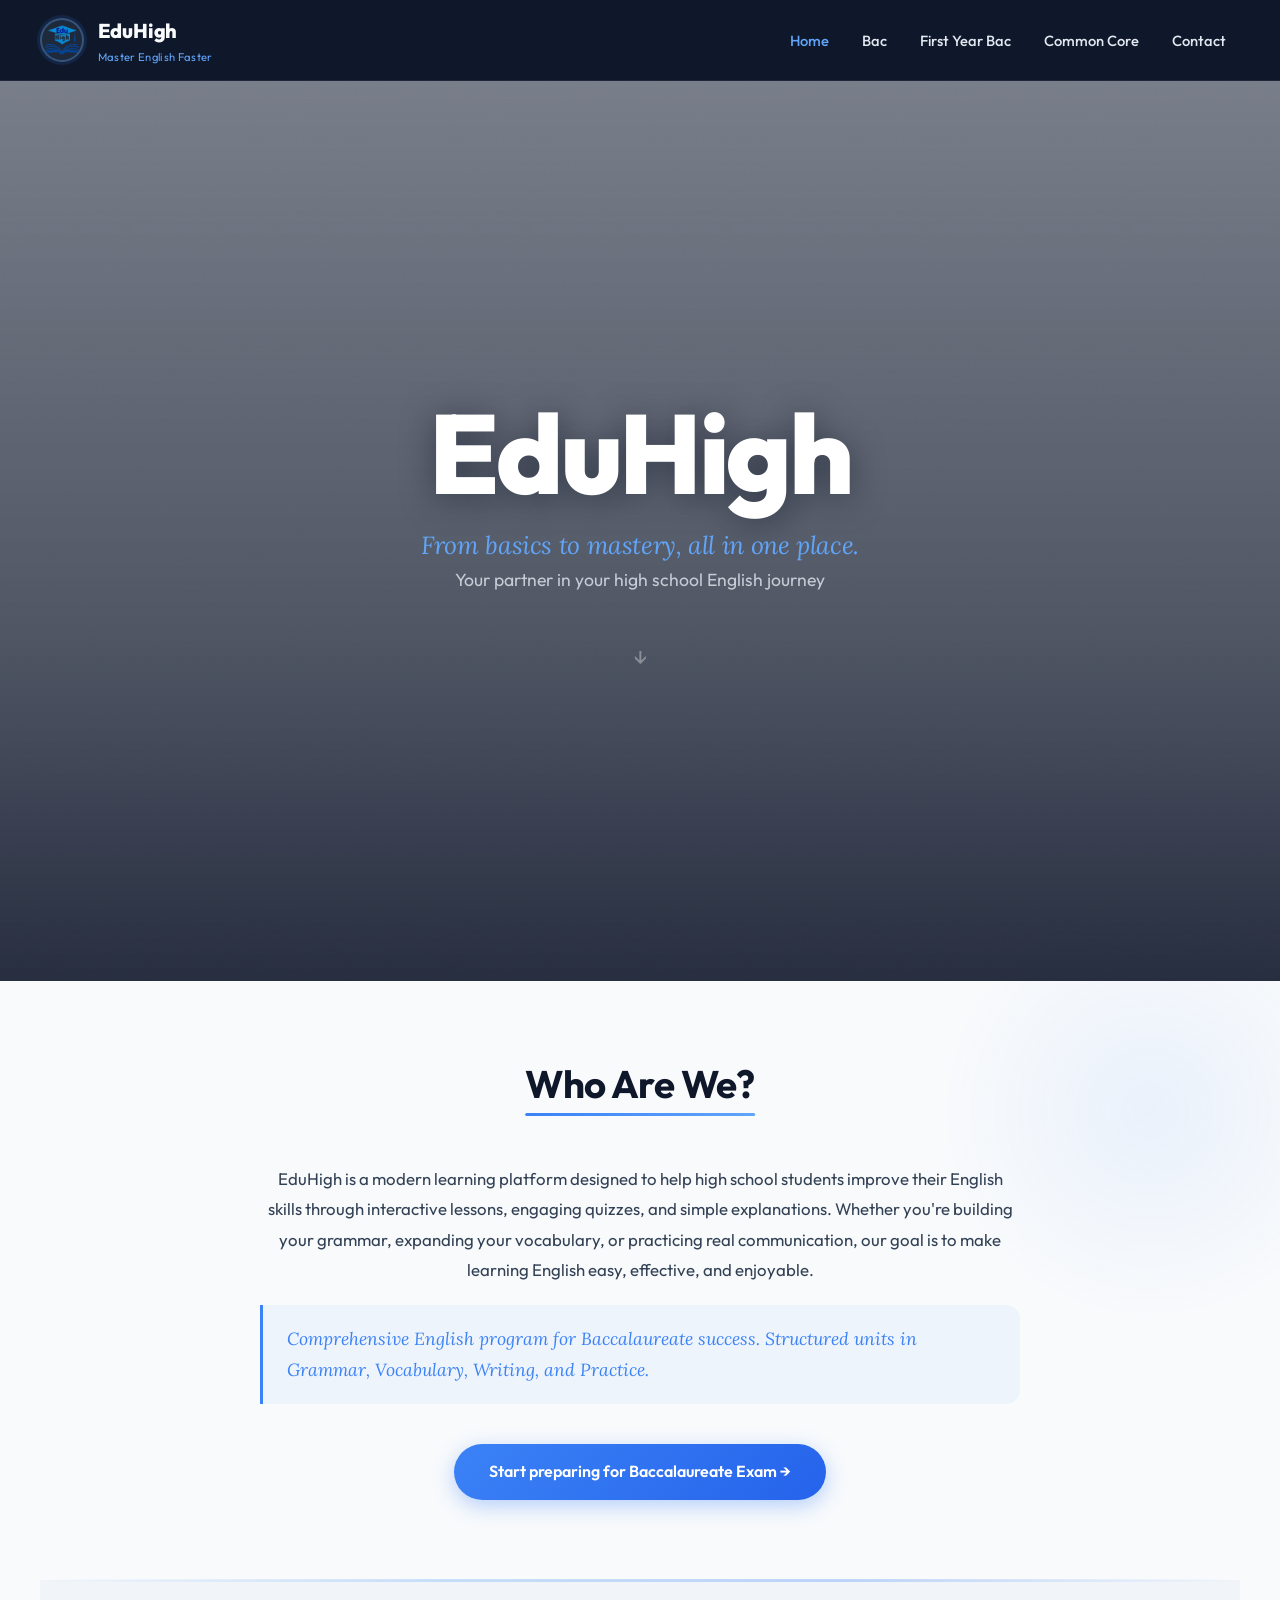
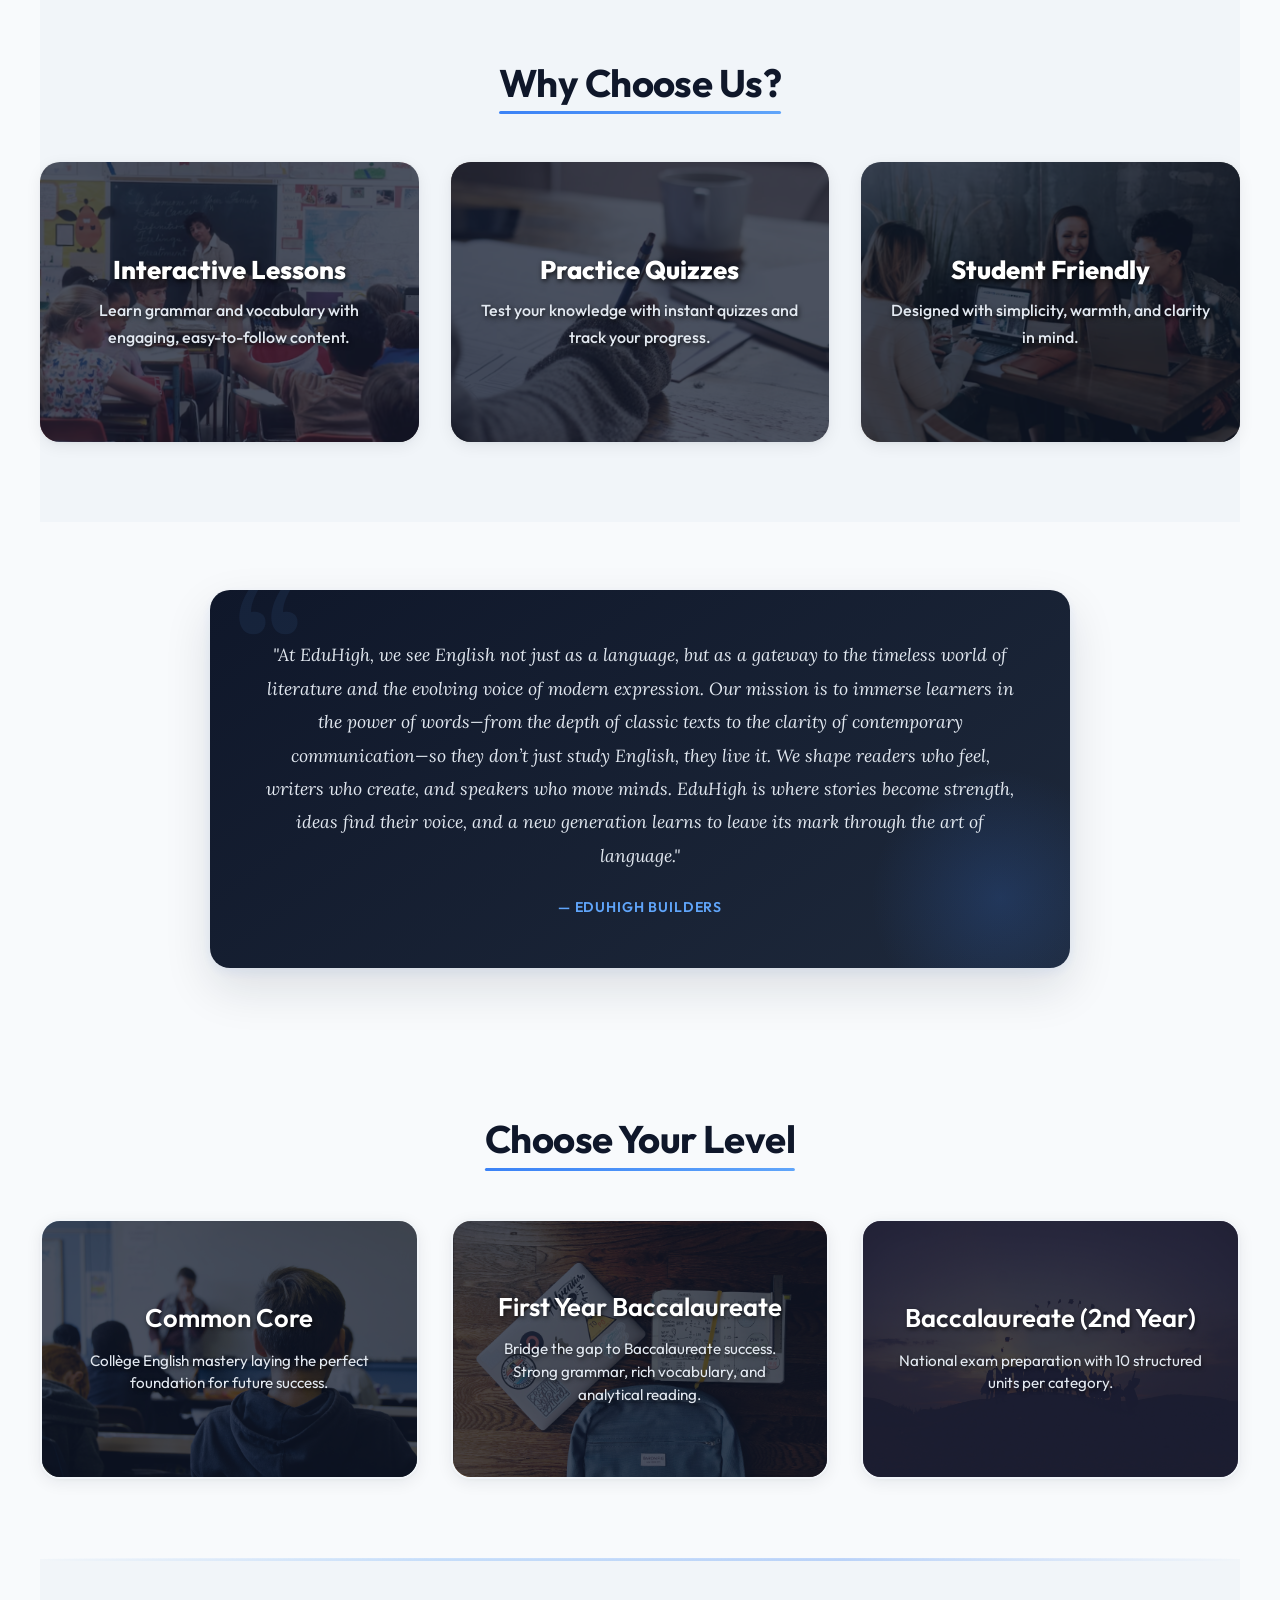
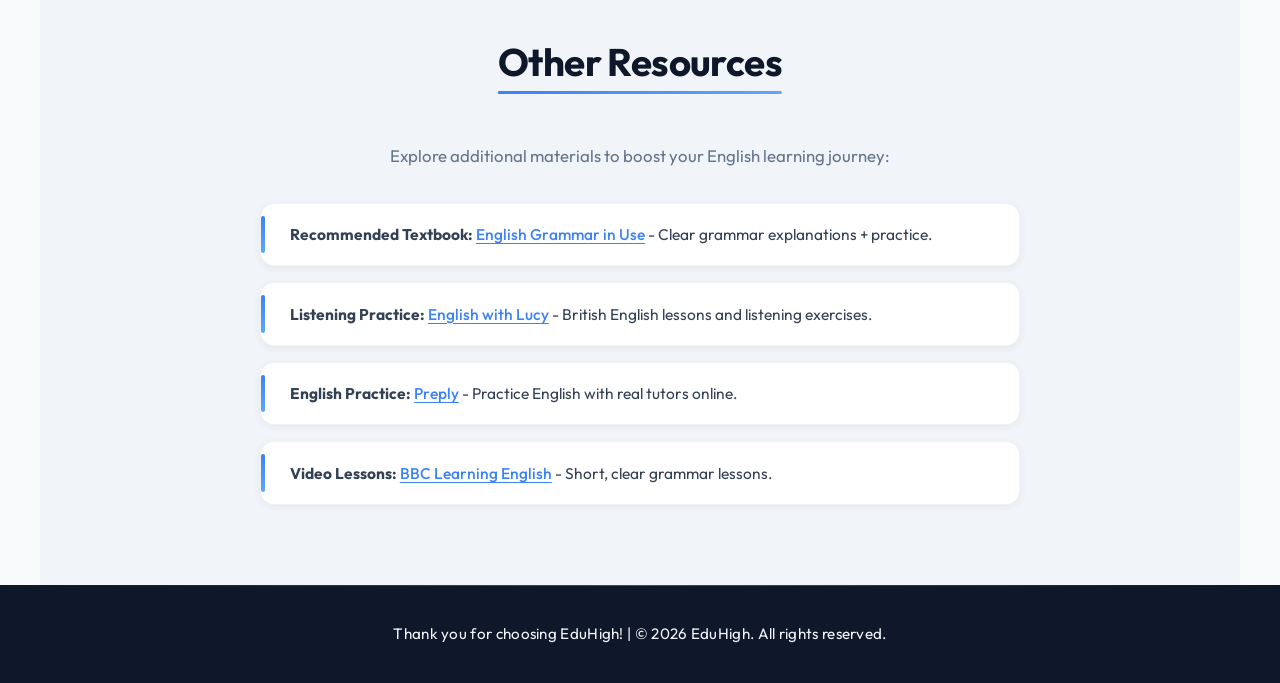
==== index.html @ 2b8837a0 "Pushing cleaned version" ====
<!DOCTYPE html>
<html lang="en">
    <head>
        <meta charset="UTF-8">
        <meta name="viewport" content="width=device-width, initial-scale=1.0">
        <link rel="icon" type="image/jpeg" sizes="32x32" href="EduHigh_Logo-removebg-preview.png">
        <title>EduHigh | Your Path to English Fluency</title>
        <meta name="description" content="Modern educational platform for Moroccan high school students - Bac, first Bac, 7th Grade English mastery.">
        <meta name="keywords" content="english learning, learn english online, english for high school students, esl platform, english grammar, vocabulary builder, english exercises, english quizzes, learn english free, online english courses, english lessons for beginners, intermediate english, advanced english, english speaking practice, english writing skills, english reading comprehension, english listening practice, study english online, english education platform, interactive english learning, english for students, improve english skills, english practice website, grammar exercises, vocabulary exercises" >
        <link rel="stylesheet" href="style.css">
    </head>
    <body>
        <header>
            <nav>
                <div class="brand">
                    <div class="brand-icon">
                        <img src="EduHigh_Logo-removebg-preview.png" alt="EduHigh Logo">
                    </div>
                    <div class="brand-text">
                        <div class="brand-name">EduHigh</div>
                        <div class="brand-tagline">Master English Faster</div>
                    </div>
                </div>
                <button id="menu-icon" class="menu-icon">☰</button>
                <div id="nav-links" class="nav-links">
                    <a href="index.html">Home</a>
                    <a href="bac.html">Bac</a>
                    <a href="first-bac.html">First Year Bac</a>
                    <a href="common-core.html">Common Core</a>
                    <a href="contact.html">Contact</a>
                </div>
            </nav>
        </header>
        <main>
            <section class="hero">
                <video autoplay muted loop class="bg-video">
                    <source src="159029-818026300_medium.mp4" type="video/mp4">
                </video>
                <div class="hero-content">
                    <h1>EduHigh</h1>
                    <h2>From basics to mastery, all in one place.</h2>
                    <h3>Your partner in your high school English journey</h3>
                </div>
            </section>
            <section id="presentation" class="container">
                <div class="section-header">
                    <h2>Who Are We?</h2>
                </div>
                <div class="presentation-text">
                    <p>EduHigh is a modern learning platform designed to help high school students improve their English skills through interactive lessons, engaging quizzes, and simple explanations. Whether you're building your grammar, expanding your vocabulary, or practicing real communication, our goal is to make learning English easy, effective, and enjoyable.</p>
                    <p class="highlight-text">Comprehensive English program for Baccalaureate success. Structured units in Grammar, Vocabulary, Writing, and Practice.</p>
                </div>
                <div class="cta-container">
                    <a href="bac.html" class="cta-button">Start preparing for Baccalaureate Exam &rarr;</a>
                </div>
            </section>
            <section id="features" class="container bg-light">
                <div class="section-header">
                    <h2>Why Choose Us?</h2>
                </div>
                <div class="grid-3">
                    <div class="card feature-card feature-bg-1">
                        <h3>Interactive Lessons</h3>
                        <p>Learn grammar and vocabulary with engaging, easy-to-follow content.</p>
                    </div>
                    <div class="card feature-card feature-bg-2">
                        <h3>Practice Quizzes</h3>
                        <p>Test your knowledge with instant quizzes and track your progress.</p>
                    </div>
                    <div class="card feature-card feature-bg-3">
                        <h3>Student Friendly</h3>
                        <p>Designed with simplicity, warmth, and clarity in mind.</p>
                    </div>
                </div>
            </section>
            <section id="quote-section" class="container">
                <div class="quote-box">
                    <p class="quote-text">"At EduHigh, we see English not just as a language, but as a gateway to the timeless world of literature and the evolving voice of modern expression. Our mission is to immerse learners in the power of words—from the depth of classic texts to the clarity of contemporary communication—so they don’t just study English, they live it. We shape readers who feel, writers who create, and speakers who move minds. EduHigh is where stories become strength, ideas find their voice, and a new generation learns to leave its mark through the art of language."</p>
                    <p class="quote-author">— EduHigh Builders</p>
                </div>
            </section>
            <section id="levels" class="container">
                <div class="section-header">
                    <h2>Choose Your Level</h2>
                </div>
                <div class="grid-3">
                <a href="common-core.html" class="card level-card level-bg-3"><h3>Common Core</h3>
                    <p>Collège English mastery laying the perfect foundation for future success.</p>
                </a>
                <a href="first-bac.html" class="card level-card level-bg-2"><h3>First Year Baccalaureate</h3>
                    <p>Bridge the gap to Baccalaureate success. Strong grammar, rich vocabulary, and analytical reading.</p>
                </a>
                <a href="bac.html" class="card level-card level-bg-1"><h3>Baccalaureate (2nd Year)</h3>
                        <p>National exam preparation with 10 structured units per category.</p>
                </a>
                </div>
            </section>
            <section id="resources" class="container bg-light">
                <div class="section-header">
                    <h2>Other Resources</h2>
                </div>
                <div class="resources-content">
                    <p class="resources-intro">Explore additional materials to boost your English learning journey:</p>
                    <ul class="resource-list">
                        <li><strong>Recommended Textbook:</strong> <a href="Other resources/235_7-English-Grammar-in-Use.-Murphy-R.-2019-5th-394p-_copy.pdf" target="_blank" rel="noopener">English Grammar in Use</a> - Clear grammar explanations + practice.</li>
                        <li><strong>Listening Practice:</strong> <a href="https://www.youtube.com/@EnglishwithLucy" target="_blank" rel="noopener">English with Lucy</a> - British English lessons and listening exercises.</li>
                        <li><strong>English Practice:</strong> <a href="https://preply.com" target="_blank" rel="noopener noreferrer">Preply</a> - Practice English with real tutors online.</li>
                        <li><strong>Video Lessons:</strong> <a href="https://www.youtube.com/@bbclearningenglish" target="_blank" rel="noopener">BBC Learning English</a> - Short, clear grammar lessons.</li>
                    </ul>
                </div>
            </section>
        </main>
        <footer>
            <p>Thank you for choosing EduHigh! | &copy; 2026 EduHigh. All rights reserved.</p>
        </footer>
        <script>
            (function() {
                const video = document.querySelector('.bg-video');
                if (video) {
                video.play().catch(e => {
                    console.log("Autoplay handling:", e);
                    video.muted = true;
                    video.play();
                });
                }
            })();
            const menuIcon = document.getElementById('menu-icon');
            const navLinks = document.getElementById('nav-links');
            menuIcon.addEventListener('click', () => {
                navLinks.classList.toggle('active');
            });
        </script>
    </body>
</html>
---- style.css ----
@import url('https://fonts.googleapis.com/css2?family=Outfit:wght@300;400;500;600;700;800&family=Lora:ital,wght@0,400;0,600;1,400&display=swap');

:root {
  --navy:        #0f172a;
  --navy-light:  #1e293b;
  --navy-blue:   #3b82f6;
  --accent-blue: #60a5fa;
  --soft-white:  #f8fafc;
  --text-light:  #e2e8f0;
  --text-dark:   #334155;
  --bg-gray:     #f1f5f9;

  --shadow-sm:   0 2px 8px rgba(15, 23, 42, 0.06);
  --shadow-md:   0 8px 24px rgba(15, 23, 42, 0.09),
                 0 2px 6px  rgba(59, 130, 246, 0.05);
  --shadow-lg:   0 20px 48px rgba(15, 23, 42, 0.12),
                 0 4px 12px rgba(59, 130, 246, 0.08);
  --shadow-card: 0 4px 16px rgba(15, 23, 42, 0.07),
                 0 1px 4px  rgba(15, 23, 42, 0.04);

  --radius-sm:   8px;
  --radius-md:   14px;
  --radius-lg:   20px;
  --radius-pill: 999px;

  --ease-out:    cubic-bezier(0.22, 1, 0.36, 1);
  --ease-bounce: cubic-bezier(0.34, 1.56, 0.64, 1);
  --transition:  0.35s var(--ease-out);

  --font-body:    'Outfit', sans-serif;
  --font-accent:  'Lora', serif;

  --max-width: 1200px;
  --section-gap: 5rem;
}

*, *::before, *::after {
  box-sizing: border-box;
  margin: 0;
  padding: 0;
}

html {
  scroll-behavior: smooth;
  font-size: 16px;
}

body {
  font-family: var(--font-body);
  color: var(--text-dark);
  background-color: var(--soft-white);
  line-height: 1.7;
  -webkit-font-smoothing: antialiased;
  overflow-x: hidden;
}

img, video {
  display: block;
  max-width: 100%;
}

a {
  color: inherit;
  text-decoration: none;
}

ul {
  list-style: none;
}

h1, h2, h3, h4 {
  font-family: var(--font-body);
  font-weight: 700;
  line-height: 1.2;
  color: var(--navy);
}

h1 { font-size: clamp(2.4rem, 5vw, 4rem);   letter-spacing: -0.02em; }
h2 { font-size: clamp(1.7rem, 3vw, 2.4rem); letter-spacing: -0.015em; }
h3 { font-size: 1.2rem; font-weight: 600; }

p  { font-size: 1rem; color: var(--text-dark); }

.container {
  width: min(var(--max-width), 94%);
  margin-inline: auto;
  padding-block: var(--section-gap);
}

.grid-3 {
  display: grid;
  grid-template-columns: repeat(auto-fit, minmax(300px, 1fr));
  gap: 2rem;
}

.section-header {
  text-align: center;
  margin-bottom: 3rem;
}

.section-header h2 {
  display: inline-block;
  position: relative;
  padding-bottom: 0.55rem;
}

.section-header h2::after {
  content: '';
  position: absolute;
  bottom: 0; left: 50%; transform: translateX(-50%);
  width: 100%; height: 3.5px;
  border-radius: var(--radius-pill);
  background: linear-gradient(90deg, var(--navy-blue), var(--accent-blue));
}

header {
  position: sticky;
  top: 0;
  z-index: 100;
  background-color: var(--navy);
  border-bottom: 1px solid rgba(255, 255, 255, 0.07);
  -webkit-backdrop-filter: blur(14px);
  backdrop-filter: blur(14px);
}

nav {
  width: min(var(--max-width), 94%);
  margin-inline: auto;
  display: flex;
  align-items: center;
  justify-content: space-between;
  padding-block: 0.85rem;
  gap: 1.5rem;
  background-color: var(--navy);
}

.brand {
  display: flex;
  align-items: center;
  gap: 0.85rem;
  flex-shrink: 0;
}

.brand-icon {
  width: 44px;
  height: 44px;
  border-radius: 50%;
  overflow: hidden;
  flex-shrink: 0;
  background: var(--navy-light);
  border: 2px solid rgba(96, 165, 250, 0.35);
  box-shadow: 0 0 0 3px rgba(59, 130, 246, 0.12);
}

.brand-icon img {
  width: 100%;
  height: 100%;
  object-fit: cover;
  display: block;
}

.brand-name {
  font-family: var(--font-body);
  font-weight: 800;
  font-size: 1.25rem;
  color: var(--soft-white);
  letter-spacing: -0.01em;
}

.brand-tagline {
  font-size: 0.7rem;
  font-weight: 400;
  color: var(--accent-blue);
  letter-spacing: 0.03em;
}

.nav-links {
  display: flex;
  align-items: center;
  gap: 0.25rem;
}

.nav-links a {
  font-size: 0.92rem;
  font-weight: 500;
  color: var(--text-light);
  padding: 0.45rem 0.9rem;
  border-radius: var(--radius-pill);
  transition: background var(--transition), color var(--transition);
}

.nav-links a:hover {
  background: rgba(96, 165, 250, 0.14);
  color: #fff;
}

.nav-links a:first-child {
  color: var(--accent-blue);
}

.menu-icon {
  display: none;
  background: transparent;
  border: none;
  color: var(--soft-white);
  font-size: 1.5rem;
  cursor: pointer;
  padding: 0.3rem 0.5rem;
  border-radius: var(--radius-sm);
  transition: background var(--transition);
}

.menu-icon:hover {
  background: rgba(96, 165, 250, 0.14);
}

.hero {
  position: relative;
  height: 100svh;
  min-height: 580px;
  display: flex;
  align-items: center;
  justify-content: center;
  overflow: hidden;
}

.bg-video {
  position: absolute;
  inset: 0;
  width: 100%;
  height: 100%;
  object-fit: cover;
  z-index: 0;
}

.hero::before {
  content: '';
  position: absolute;
  inset: 0;
  background: linear-gradient(to bottom, rgba(15,23,42,0.55) 0%, rgba(15,23,42,0.72) 60%, rgba(15,23,42,0.90) 100%);
  z-index: 1;
}

.hero::after {
  content: '';
  position: absolute;
  inset: 0;
  background-image: url("data:image/svg+xml,%3Csvg viewBox='0 0 256 256' xmlns='http://www.w3.org/2000/svg'%3E%3Cfilter id='n'%3E%3CfeTurbulence type='fractalNoise' baseFrequency='0.9' numOctaves='4' stitchTiles='stitch'/%3E%3C/filter%3E%3Crect width='100%25' height='100%25' filter='url(%23n)' opacity='0.04'/%3E%3C/svg%3E");
  background-size: 200px 200px;
  opacity: 0.18;
  z-index: 2;
  pointer-events: none;
}

.hero-content {
  position: relative;
  z-index: 3;
  text-align: center;
  padding-inline: 1.5rem;
  animation: heroReveal 1s var(--ease-out) both;
}

@keyframes heroReveal {
  from { opacity: 0; transform: translateY(24px); }
  to   { opacity: 1; transform: translateY(0); }
}

.hero-content h1 {
  font-family: var(--font-body);
  font-size: clamp(3.5rem, 9vw, 7rem);
  font-weight: 800;
  color: #fff;
  letter-spacing: -0.03em;
  text-shadow: 0 4px 32px rgba(15, 23, 42, 0.5);
}

.hero-content h2 {
  font-family: var(--font-accent);
  font-style: italic;
  font-weight: 400;
  font-size: clamp(1.1rem, 2.5vw, 1.55rem);
  color: var(--accent-blue);
  margin-top: 0.65rem;
}

.hero-content h3 {
  font-weight: 400;
  font-size: clamp(0.9rem, 1.8vw, 1.1rem);
  color: rgba(226, 232, 240, 0.8);
  margin-top: 0.5rem;
}

.hero-content::after {
  content: '↓';
  display: block;
  margin-top: 3rem;
  font-size: 1.4rem;
  color: rgba(255,255,255,0.35);
  animation: bounce 2.4s ease-in-out infinite;
}

@keyframes bounce {
  0%, 100% { transform: translateY(0); }
  50%       { transform: translateY(8px); }
}

#presentation {
  position: relative;
}

#presentation::before {
  content: '';
  position: absolute;
  top: -80px;
  right: -120px;
  width: 420px;
  height: 420px;
  border-radius: 50%;
  background: radial-gradient(circle, rgba(59,130,246,0.07) 0%, transparent 70%);
  pointer-events: none;
}

.presentation-text {
  max-width: 760px;
  margin-inline: auto;
  text-align: center;
  display: flex;
  flex-direction: column;
  gap: 1.25rem;
}

.presentation-text p {
  font-size: 1.05rem;
  line-height: 1.8;
  color: var(--text-dark);
}

.highlight-text {
  font-family: var(--font-accent);
  font-style: italic;
  font-size: 1.1rem !important;
  color: var(--navy-blue) !important;
  padding: 1.1rem 1.5rem;
  border-left: 3.5px solid var(--navy-blue);
  background: rgba(59, 130, 246, 0.05);
  border-radius: 0 var(--radius-md) var(--radius-md) 0;
  text-align: left;
}

.cta-container {
  text-align: center;
  margin-top: 2.5rem;
}

.cta-button {
  display: inline-block;
  padding: 0.9rem 2.2rem;
  background: linear-gradient(135deg, var(--navy-blue) 0%, #2563eb 100%);
  color: #fff;
  font-family: var(--font-body);
  font-weight: 600;
  font-size: 1rem;
  border-radius: var(--radius-pill);
  box-shadow: 0 6px 20px rgba(59, 130, 246, 0.35);
  transition: transform var(--transition), box-shadow var(--transition);
}

.cta-button:hover {
  transform: translateY(-3px) scale(1.02);
  box-shadow: 0 12px 32px rgba(59, 130, 246, 0.45);
}

.bg-light {
  background-color: var(--bg-gray);
  position: relative;
}

.bg-light::before {
  content: '';
  position: absolute;
  top: -1px;
  left: 0;
  right: 0;
  height: 3px;
  background: linear-gradient(90deg, transparent, var(--accent-blue), var(--navy-blue), transparent);
  opacity: 0.3;
}

.card {
  background: #fff;
  border-radius: var(--radius-lg);
  padding: 2rem 1.75rem;
  box-shadow: var(--shadow-card);
  transition: transform var(--transition), box-shadow var(--transition);
  border: 1px solid rgba(15, 23, 42, 0.05);
  text-align: center;
}

.feature-card {
  position: relative;
  overflow: hidden;
  color: white;
  display: flex;
  flex-direction: column;
  justify-content: center;
  min-height: 280px;
  background-size: cover;
  background-position: center;
  background-color: var(--navy);
  border: none;
  padding: 2rem 1.75rem;
}

.feature-card::before {
  content: '';
  position: absolute;
  top: 0;
  left: 0;
  width: 100%;
  height: 100%;
  background: rgba(15, 23, 42, 0.75);
  z-index: 1;
  transition: background 0.4s ease;
}


.feature-card:hover::before {
  background: rgba(15, 23, 42, 0.55);
}

.feature-card h3,
.feature-card p {
  position: relative;
  z-index: 2;
  text-shadow: 1px 2px 5px rgba(0,0,0,0.8);
}

.feature-card h3 {
  color: white;
  margin-bottom: 0.75rem;
  font-size: 1.6rem;
  font-weight: 800;
}

.feature-card p {
  font-weight: 500;
  font-size: 1rem;
  line-height: 1.65;
  color: var(--text-light);
}

.feature-card:hover {
  transform: translateY(-8px);
  box-shadow: var(--shadow-lg);
}

.feature-bg-1 {
  background-image: url('Pictures/interactive_lessons.png'); 
}
.feature-bg-2 {
  background-image: url('Pictures/paragraph_essays.png');
}
.feature-bg-3 {
  background-image: url('Pictures/student_friendly.png');
}

.level-card {
  text-decoration: none;
  color: inherit;
  border: 2px solid #f1f5f9;
  display: flex;
  flex-direction: column;
  justify-content: center;
  position: relative;
  overflow: hidden;
  background-size: cover;
  background-position: center;
  background-color: var(--navy);
  min-height: 260px;
  padding: 2rem;
  text-align: center;
  transition: transform 0.3s ease, box-shadow 0.3s ease, border-color 0.3s ease;
}

.level-card::before {
  content: '';
  position: absolute;
  top: 0;
  left: 0;
  width: 100%;
  height: 100%;
  background: rgba(15, 23, 42, 0.75);
  z-index: 1;
  transition: background 0.3s ease;
}

.level-card:hover::before {
  background: rgba(15, 23, 42, 0.55);
}

.level-card h3,
.level-card p {
  position: relative;
  z-index: 2;
  text-shadow: 1px 2px 4px rgba(0,0,0,0.6);
}

.level-card h3 {
  color: white;
  font-size: 1.6rem;
  margin-bottom: 1rem;
  transition: color 0.3s ease;
}

.level-card p {
  color: var(--text-light);
  font-size: 0.95rem;
  line-height: 1.5;
}

.level-card:hover {
  border-color: var(--accent-blue);
  transform: translateY(-8px);
  box-shadow: 0 15px 35px rgba(59, 130, 246, 0.15);
}

.level-card:hover h3 {
  color: var(--accent-blue);
}

.level-bg-1 {
  background-image: url('Pictures/baim-hanif-pYWuOMhtc6k-unsplash.jpg');
}
.level-bg-2 {
  background-image: url('Pictures/matt-ragland-02z1I7gv4ao-unsplash.jpg');
}
.level-bg-3 {
  background-image: url('Pictures/taylor-flowe-4nKOEAQaTgA-unsplash.jpg');
}
.level-card {
  background-size: cover;
  background-position: center;
  transition: transform 0.4s ease, box-shadow 0.4s ease;
}

.level-card:hover {
  transform: scale(1.03);
}

#quote-section {
  padding-block: calc(var(--section-gap) * 0.85);
}

.quote-box {
  position: relative;
  max-width: 860px;
  margin-inline: auto;
  padding: 3rem 3.5rem;
  background: linear-gradient(145deg, var(--navy) 0%, var(--navy-light) 100%);
  border-radius: var(--radius-lg);
  box-shadow: var(--shadow-lg);
  text-align: center;
  overflow: hidden;
}

.quote-box::before {
  content: '\201C';
  font-family: var(--font-accent);
  font-size: 10rem;
  font-weight: 700;
  color: rgba(96, 165, 250, 0.08);
  position: absolute;
  top: -1.5rem;
  left: 1.5rem;
  line-height: 1;
  pointer-events: none;
}

.quote-box::after {
  content: '';
  position: absolute;
  bottom: -60px;
  right: -60px;
  width: 260px;
  height: 260px;
  border-radius: 50%;
  background: radial-gradient(circle, rgba(59,130,246,0.18) 0%, transparent 70%);
  pointer-events: none;
}

.quote-text {
  font-family: var(--font-accent);
  font-style: italic;
  font-size: clamp(0.95rem, 2vw, 1.1rem);
  color: var(--text-light);
  line-height: 1.9;
  position: relative;
  z-index: 1;
}

.quote-author {
  margin-top: 1.5rem;
  font-family: var(--font-body);
  font-weight: 600;
  font-size: 0.88rem;
  letter-spacing: 0.06em;
  text-transform: uppercase;
  color: var(--accent-blue);
  position: relative;
  z-index: 1;
}

.resources-content {
  max-width: 760px;
  margin-inline: auto;
}

.resources-intro {
  text-align: center;
  margin-bottom: 2rem;
  font-size: 1.05rem;
  color: #64748b;
}

.resource-list {
  display: flex;
  flex-direction: column;
  gap: 1rem;
}

.resource-list li {
  position: relative;
  padding: 1.1rem 1.4rem 1.1rem 1.8rem;
  background: #fff;
  border-radius: var(--radius-md);
  box-shadow: var(--shadow-sm);
  font-size: 0.97rem;
  border: 1px solid rgba(15,23,42,0.05);
  transition: transform var(--transition), box-shadow var(--transition);
}

.resource-list li::before {
  content: '';
  position: absolute;
  left: 0;
  top: 12px;
  bottom: 12px;
  width: 3.5px;
  border-radius: var(--radius-pill);
  background: linear-gradient(to bottom, var(--navy-blue), var(--accent-blue));
}

.resource-list li:hover {
  transform: translateX(4px);
  box-shadow: var(--shadow-md);
}

.resource-list li a {
  color: var(--navy-blue);
  font-weight: 500;
  text-decoration: underline;
  text-underline-offset: 3px;
  transition: color var(--transition);
}

.resource-list li a:hover {
  color: var(--accent-blue);
}

footer {
  background: var(--navy);
  padding-block: 2.25rem;
  text-align: center;
  position: relative;
}

footer::before {
  content: '';
  position: absolute;
  top: 0;
  left: 0;
  right: 0;
  height: 1px;
  background: linear-gradient(90deg, transparent, rgba(96,165,250,0.4), transparent);
}
footer p {
  font-size: 0.95rem;
  color: var(--bg-gray);
  letter-spacing: 0.02em;
}
@keyframes fadeSlideUp {
  from { opacity: 0; transform: translateY(28px); }
  to   { opacity: 1; transform: translateY(0); }
}
#presentation,
#features,
#quote-section,
#levels,
#resources {
  animation: fadeSlideUp 0.7s var(--ease-out) both;
}
@media (max-width: 768px) {
  :root { --section-gap: 3.5rem; }
  nav { gap: 0.75rem; }
  .menu-icon { display: block; }
  .nav-links {
    display: none;
    position: absolute;
    top: 100%;
    left: 0;
    right: 0;
    flex-direction: column;
    background: rgba(15, 23, 42, 0.97);
    padding: 1.25rem 1rem;
    gap: 0.25rem;
    border-bottom: 1px solid rgba(255,255,255,0.07);
  }
  .nav-links.active { display: flex; }
  .nav-links a {
    text-align: center;
    padding: 0.65rem 1rem;
    font-size: 1rem;
  }
  .quote-box { padding: 2.25rem 1.75rem; }
  .grid-3 { gap: 1.5rem; }
  .level-card { padding-bottom: 2.8rem; }
  #presentation::before { display: none; }
}

@media (max-width: 480px) {
  .hero-content h1 { font-size: 3rem; }
  .quote-box::before { font-size: 7rem; }
}

a:focus-visible,
button:focus-visible {
  outline: 2.5px solid var(--accent-blue);
  outline-offset: 3px;
  border-radius: var(--radius-sm);
}

::selection {
  background: rgba(59, 130, 246, 0.25);
  color: var(--navy);
}
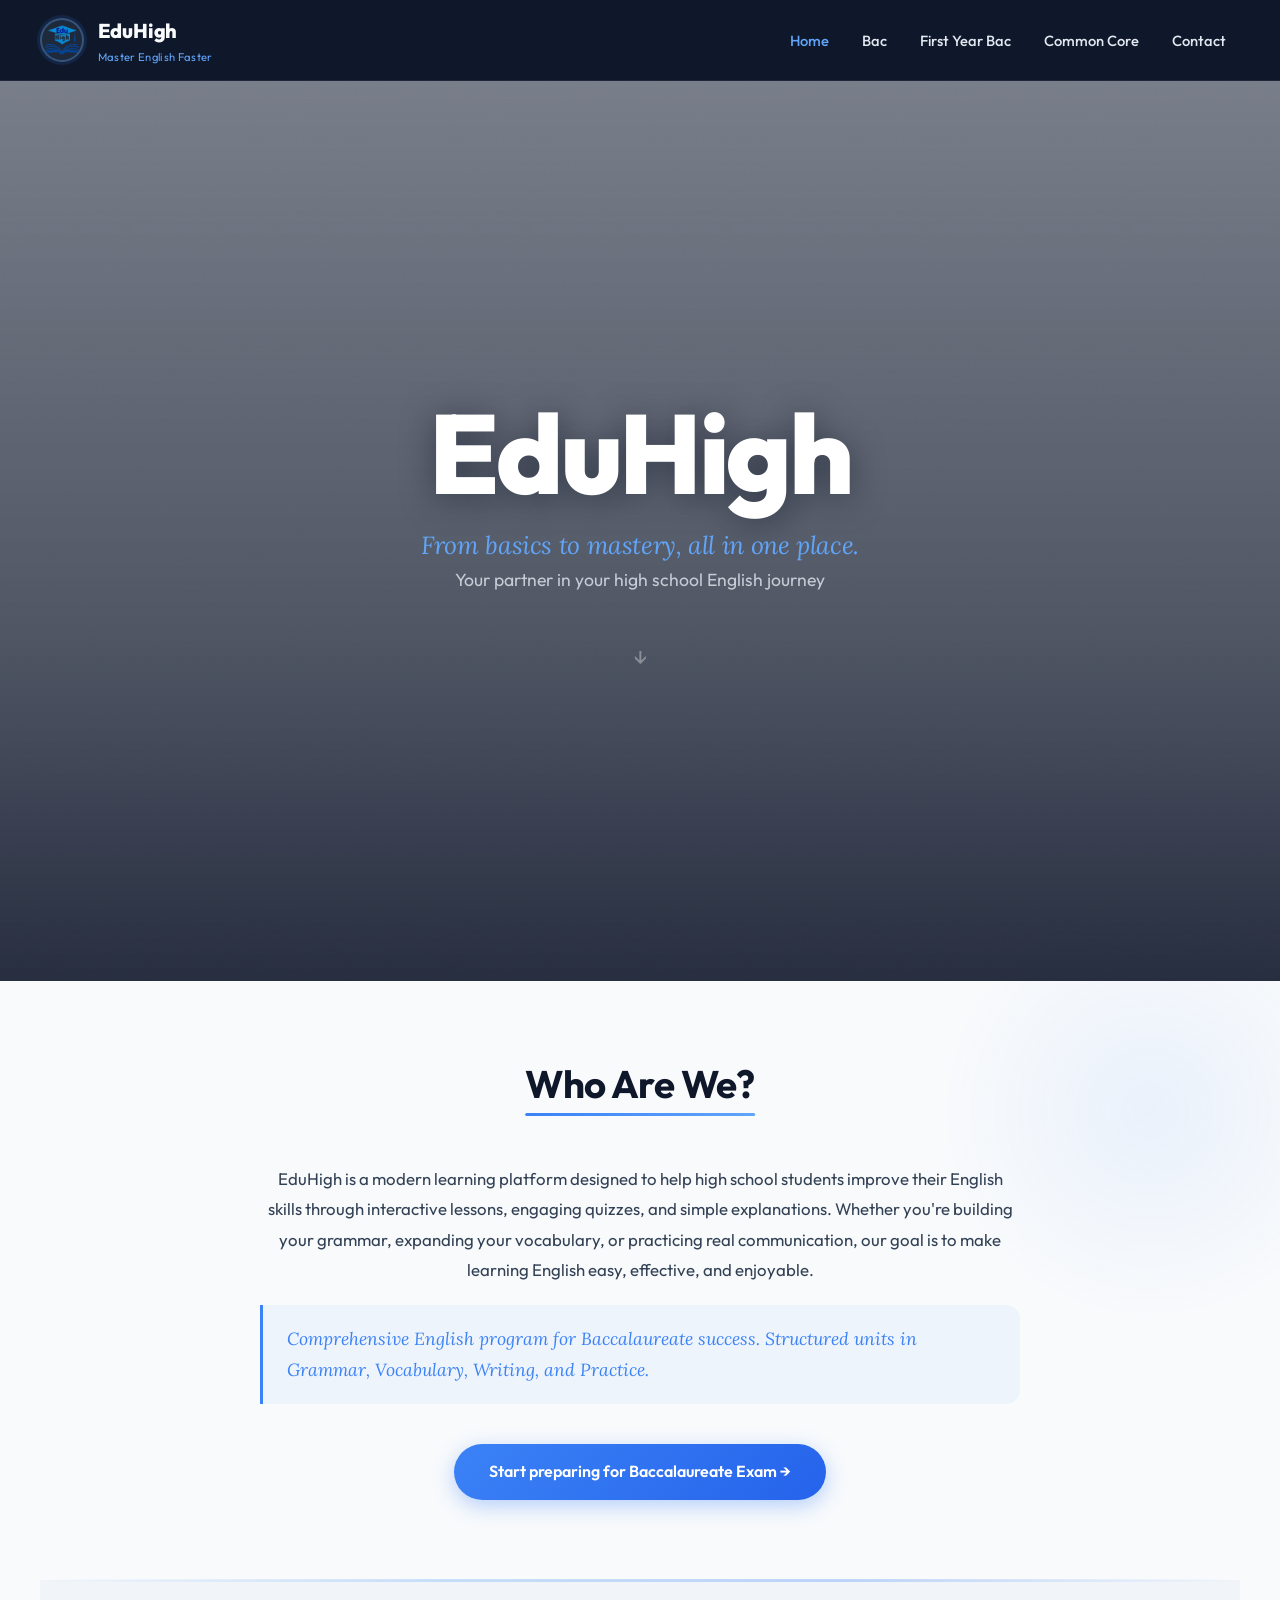
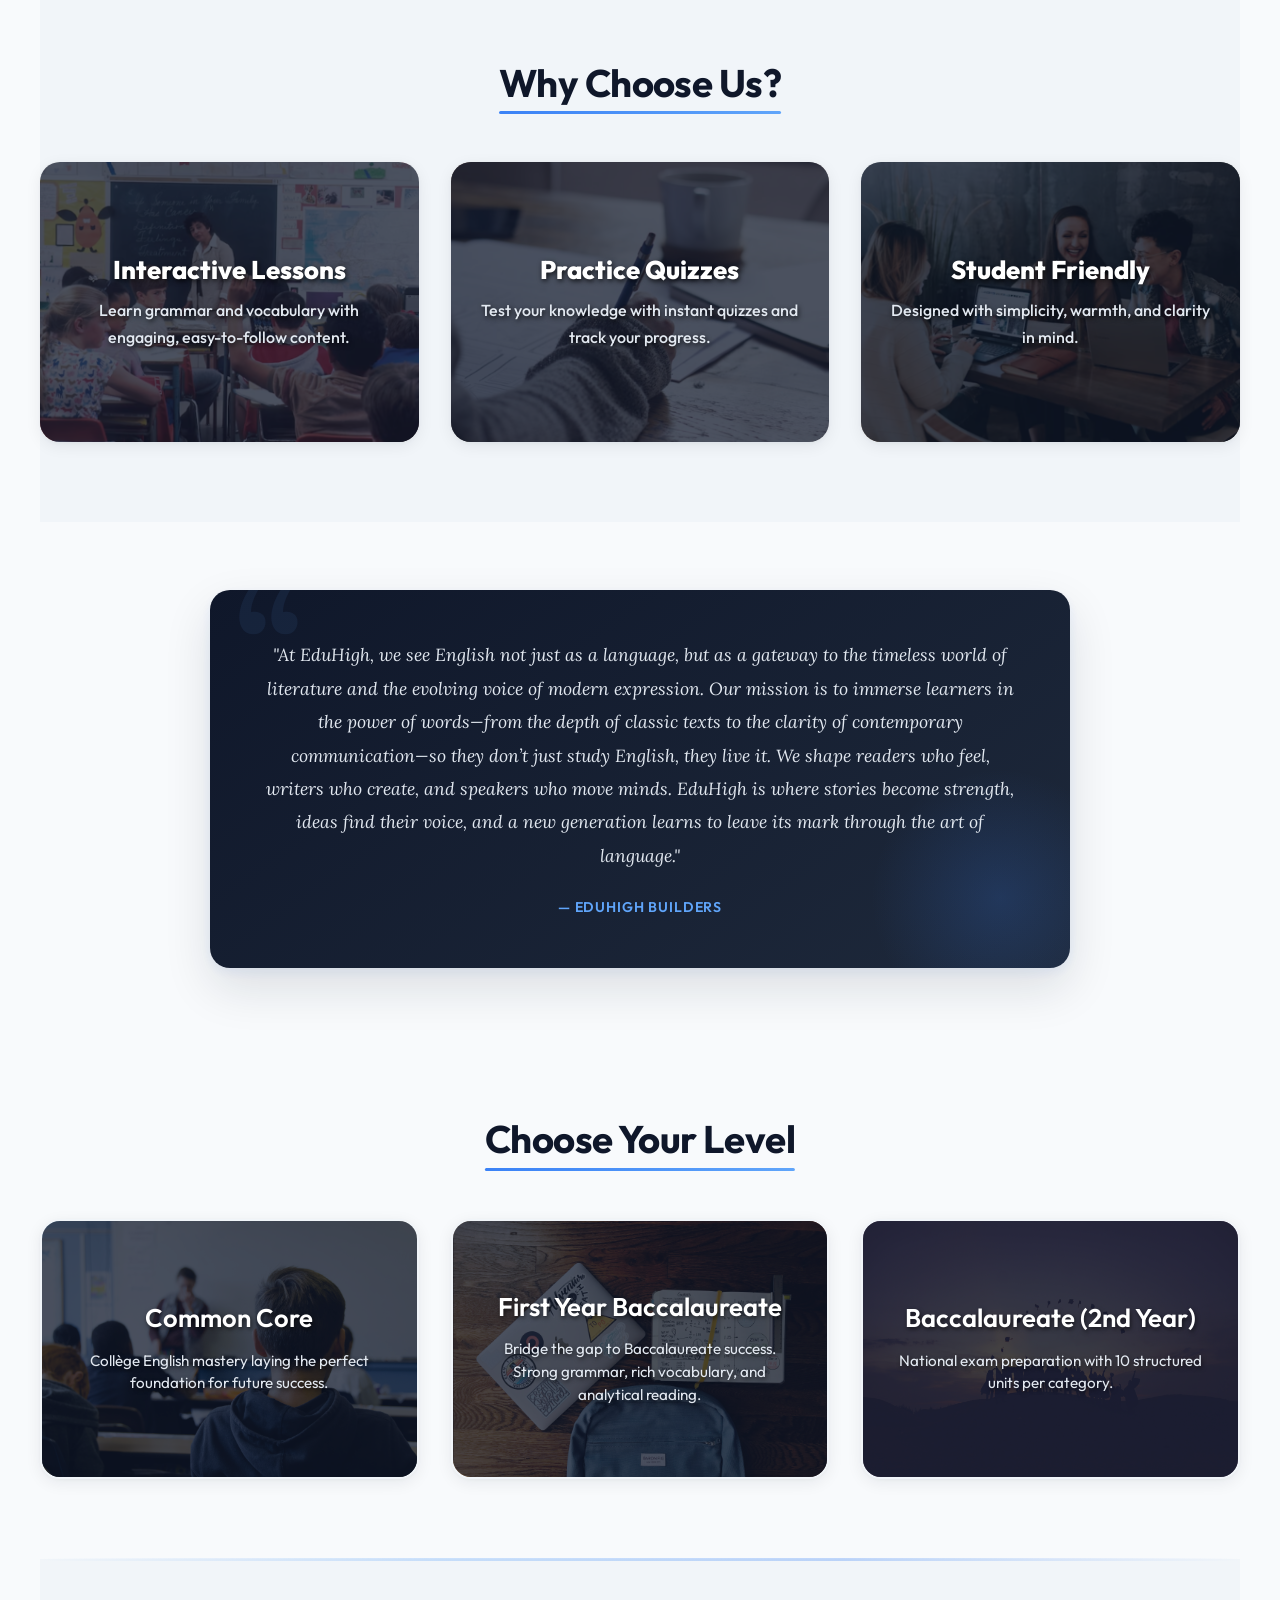
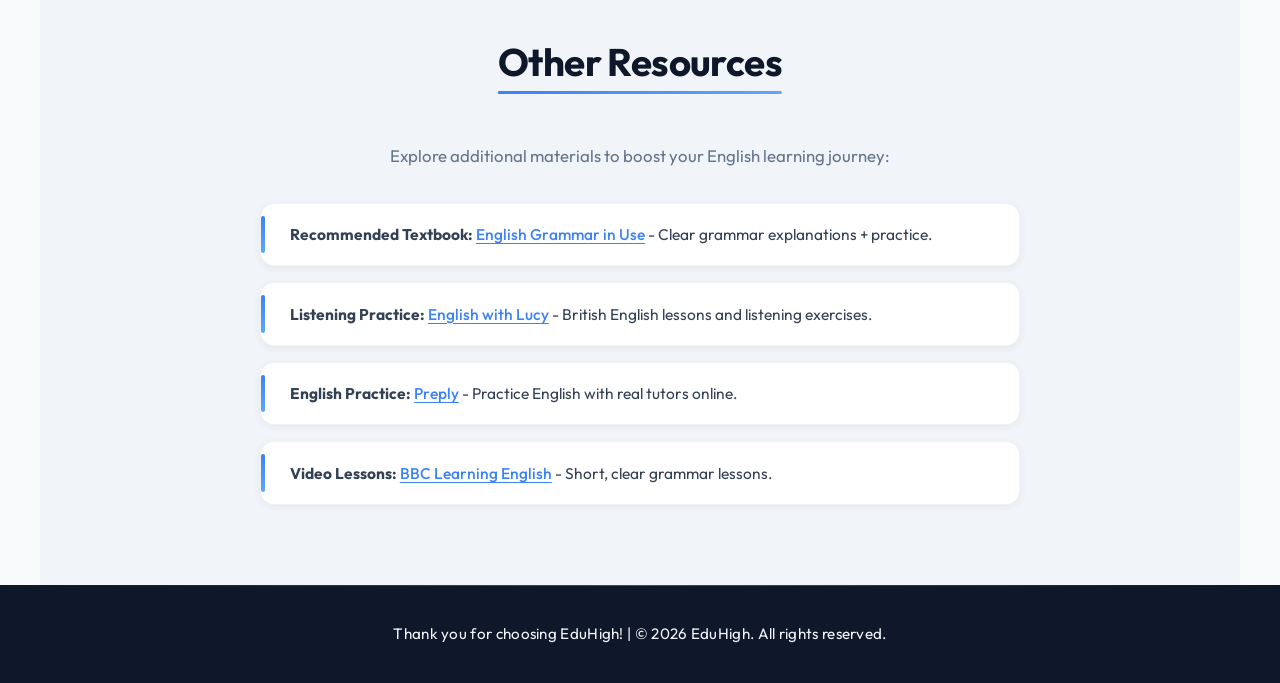
==== commit fc9fca5d: "Fixed Other Resources Problem" ====
--- a/index.html
+++ b/index.html
@@ -102,7 +102,7 @@
                 <div class="resources-content">
                     <p class="resources-intro">Explore additional materials to boost your English learning journey:</p>
                     <ul class="resource-list">
-                        <li><strong>Recommended Textbook:</strong> <a href="Other resources/235_7-English-Grammar-in-Use.-Murphy-R.-2019-5th-394p-_copy.pdf" target="_blank" rel="noopener">English Grammar in Use</a> - Clear grammar explanations + practice.</li>
+                        <li><strong>Recommended Textbook:</strong> <a href="Other-resources/235_7-English-Grammar-in-Use.-Murphy-R.-2019-5th-394p-_copy.pdf" target="_blank" rel="noopener">English Grammar in Use</a> - Clear grammar explanations + practice.</li>
                         <li><strong>Listening Practice:</strong> <a href="https://www.youtube.com/@EnglishwithLucy" target="_blank" rel="noopener">English with Lucy</a> - British English lessons and listening exercises.</li>
                         <li><strong>English Practice:</strong> <a href="https://preply.com" target="_blank" rel="noopener noreferrer">Preply</a> - Practice English with real tutors online.</li>
                         <li><strong>Video Lessons:</strong> <a href="https://www.youtube.com/@bbclearningenglish" target="_blank" rel="noopener">BBC Learning English</a> - Short, clear grammar lessons.</li>
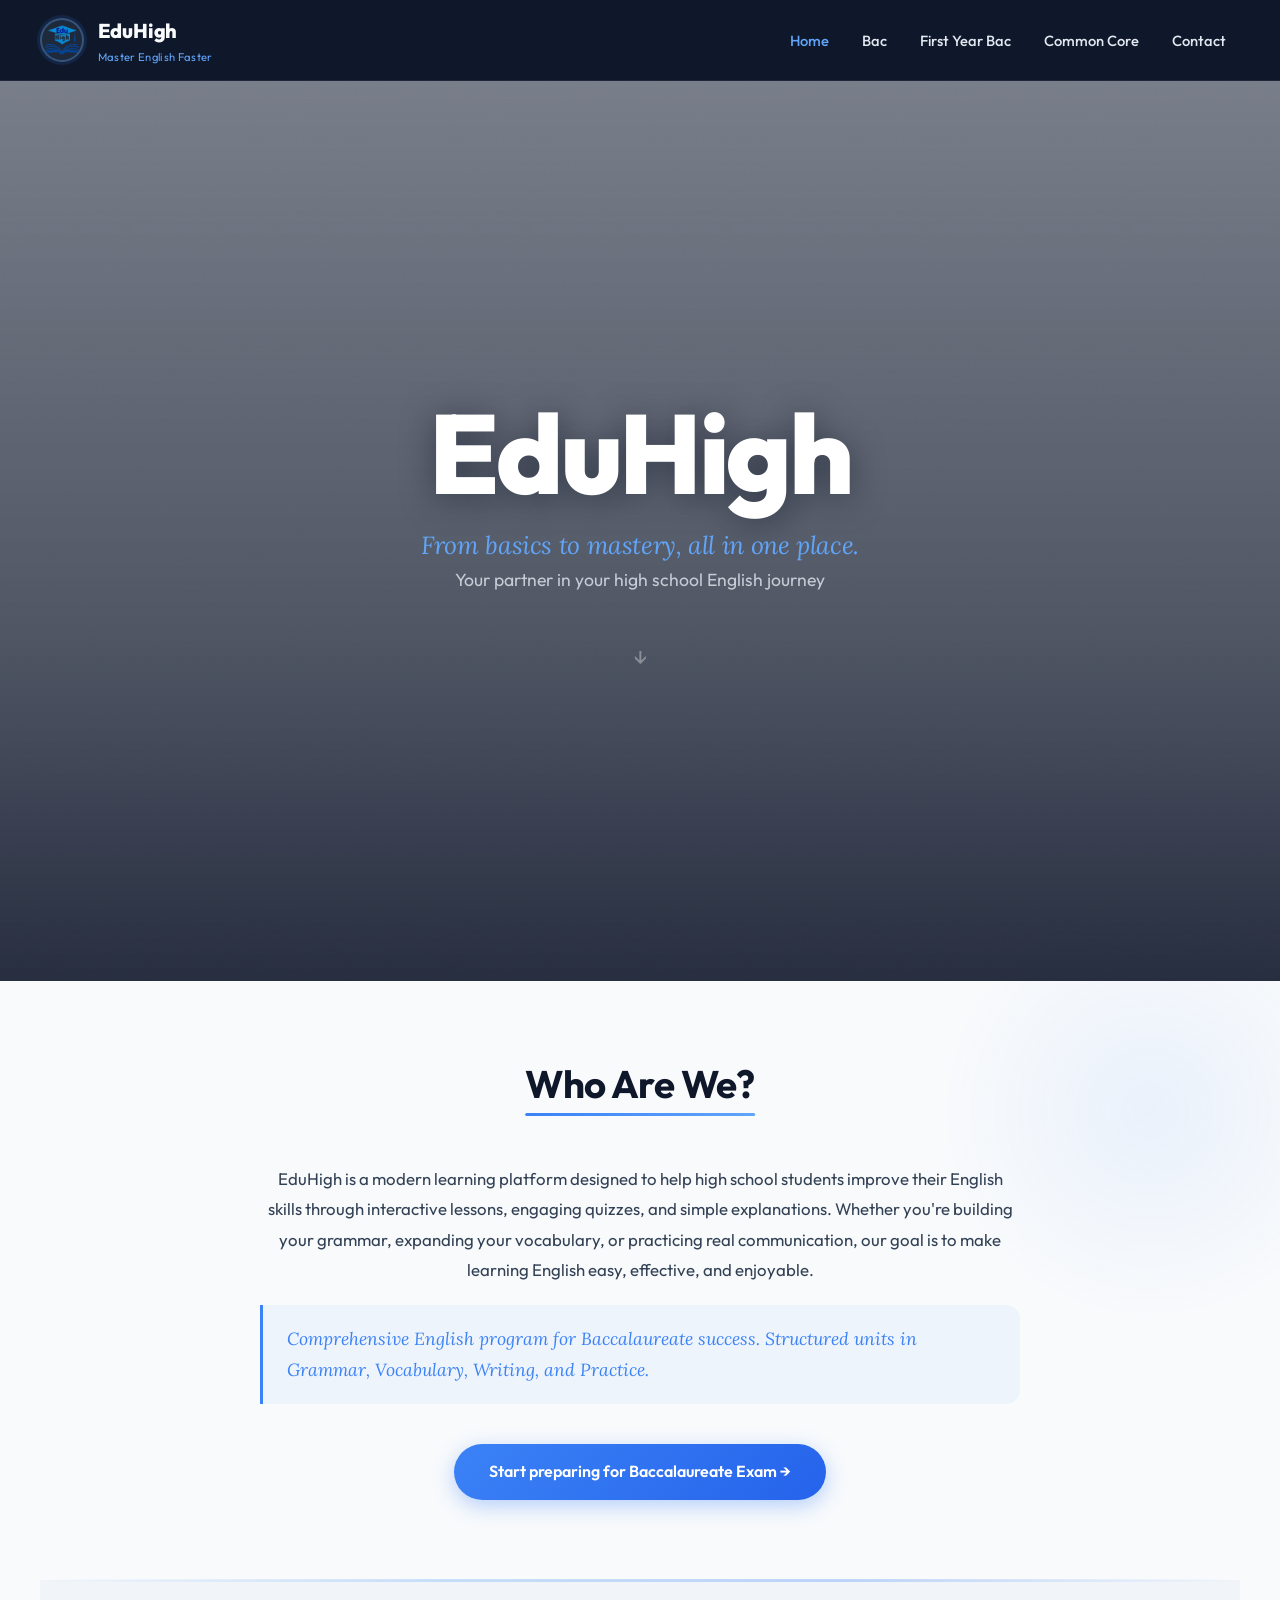
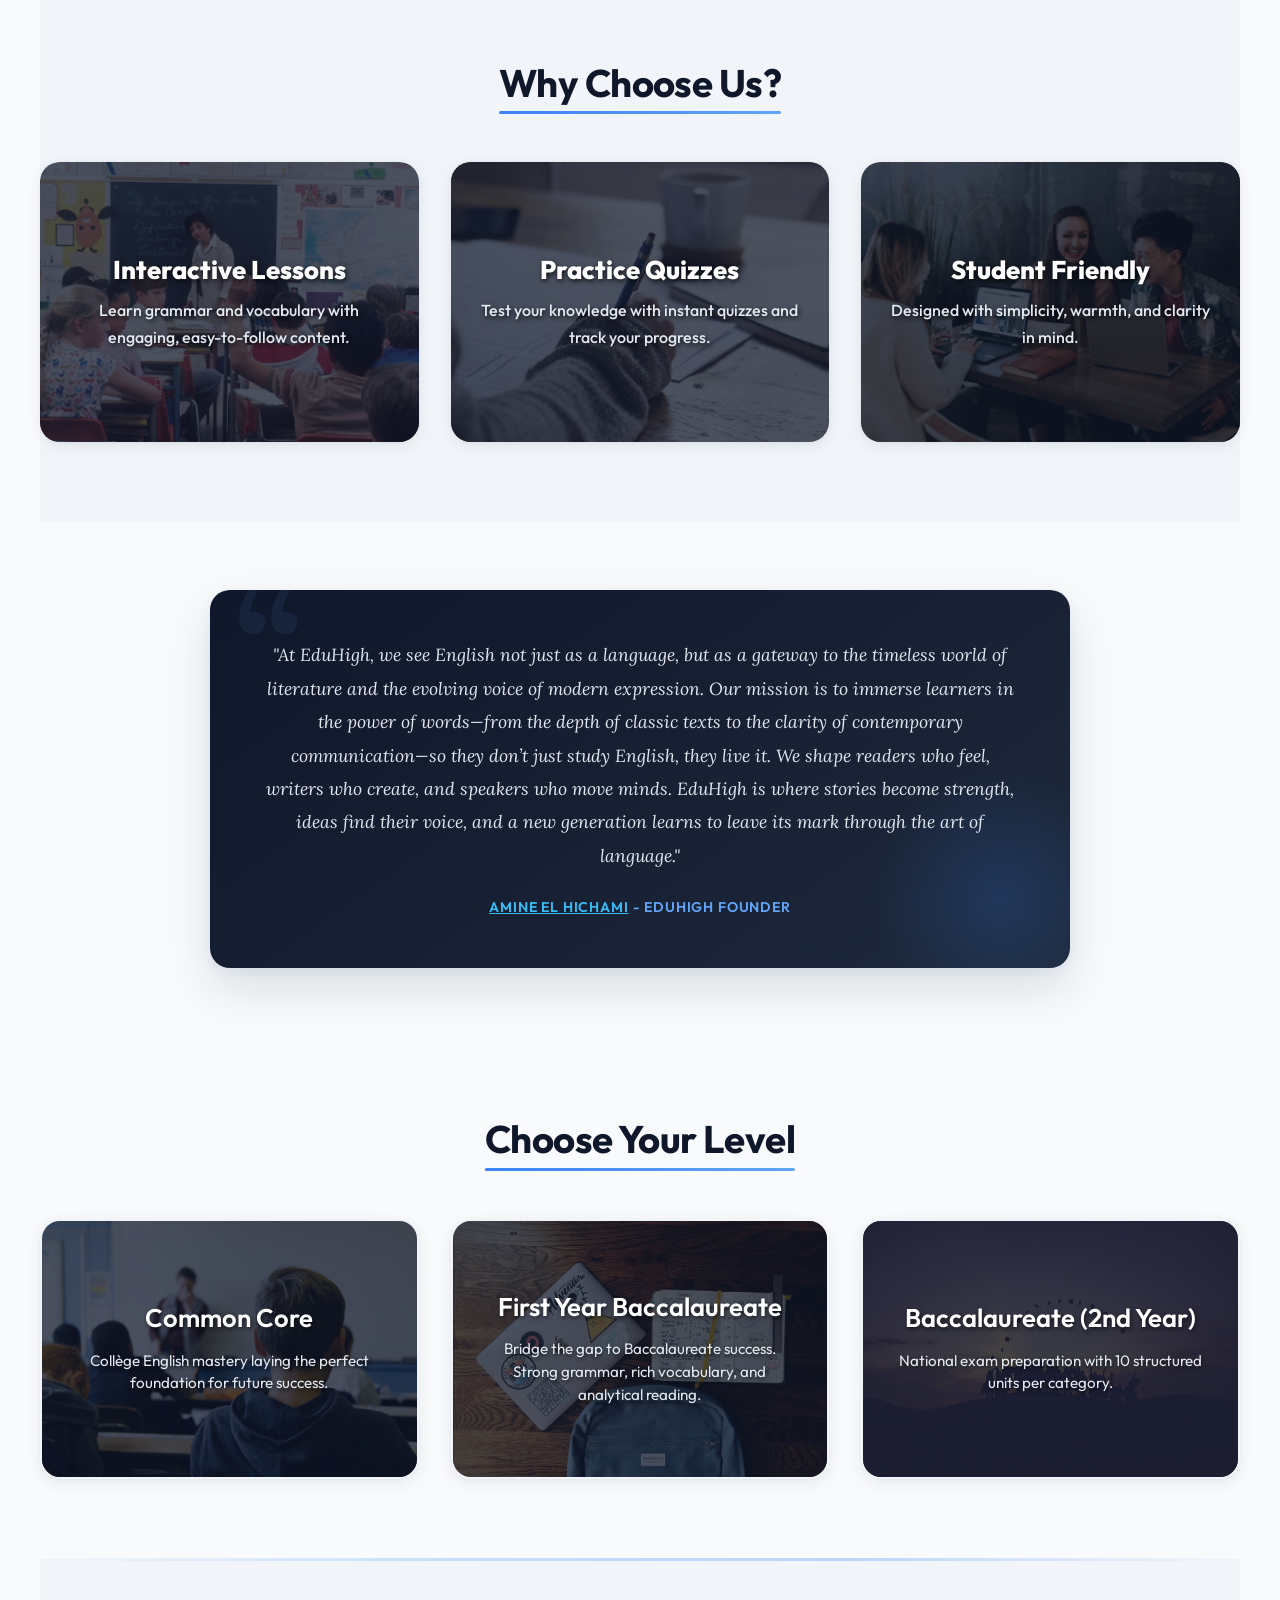
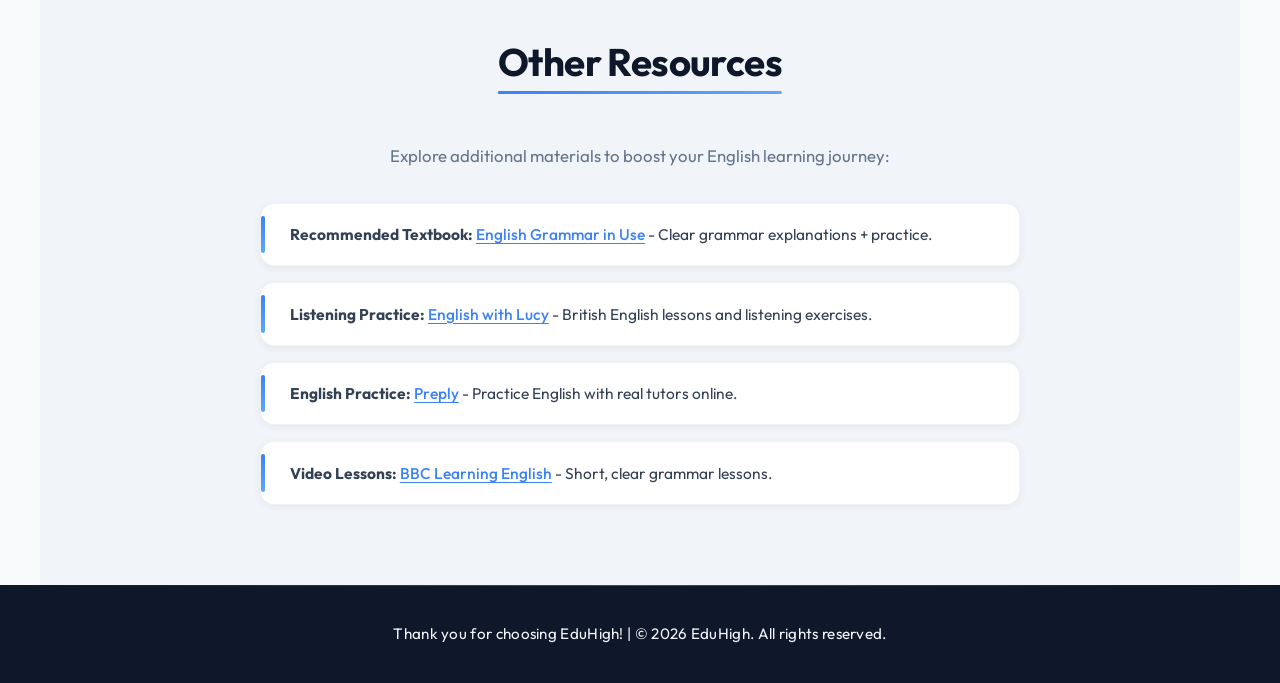
==== commit d5727dec: "Forms temporarily hidden" ====
--- a/index.html
+++ b/index.html
@@ -76,7 +76,7 @@
             <section id="quote-section" class="container">
                 <div class="quote-box">
                     <p class="quote-text">"At EduHigh, we see English not just as a language, but as a gateway to the timeless world of literature and the evolving voice of modern expression. Our mission is to immerse learners in the power of words—from the depth of classic texts to the clarity of contemporary communication—so they don’t just study English, they live it. We shape readers who feel, writers who create, and speakers who move minds. EduHigh is where stories become strength, ideas find their voice, and a new generation learns to leave its mark through the art of language."</p>
-                    <p class="quote-author">— EduHigh Builders</p>
+                    <p class="quote-author"><a href="https://amineelhichami.github.io/amineelhichami" class="website">Amine EL HICHAMI</a> - EduHigh Founder</p>
                 </div>
             </section>
             <section id="levels" class="container">
--- a/style.css
+++ b/style.css
@@ -610,7 +610,10 @@
   position: relative;
   z-index: 1;
 }
-
+.website {
+  color: #38BDF8;
+  text-decoration: underline;
+}
 .resources-content {
   max-width: 760px;
   margin-inline: auto;
